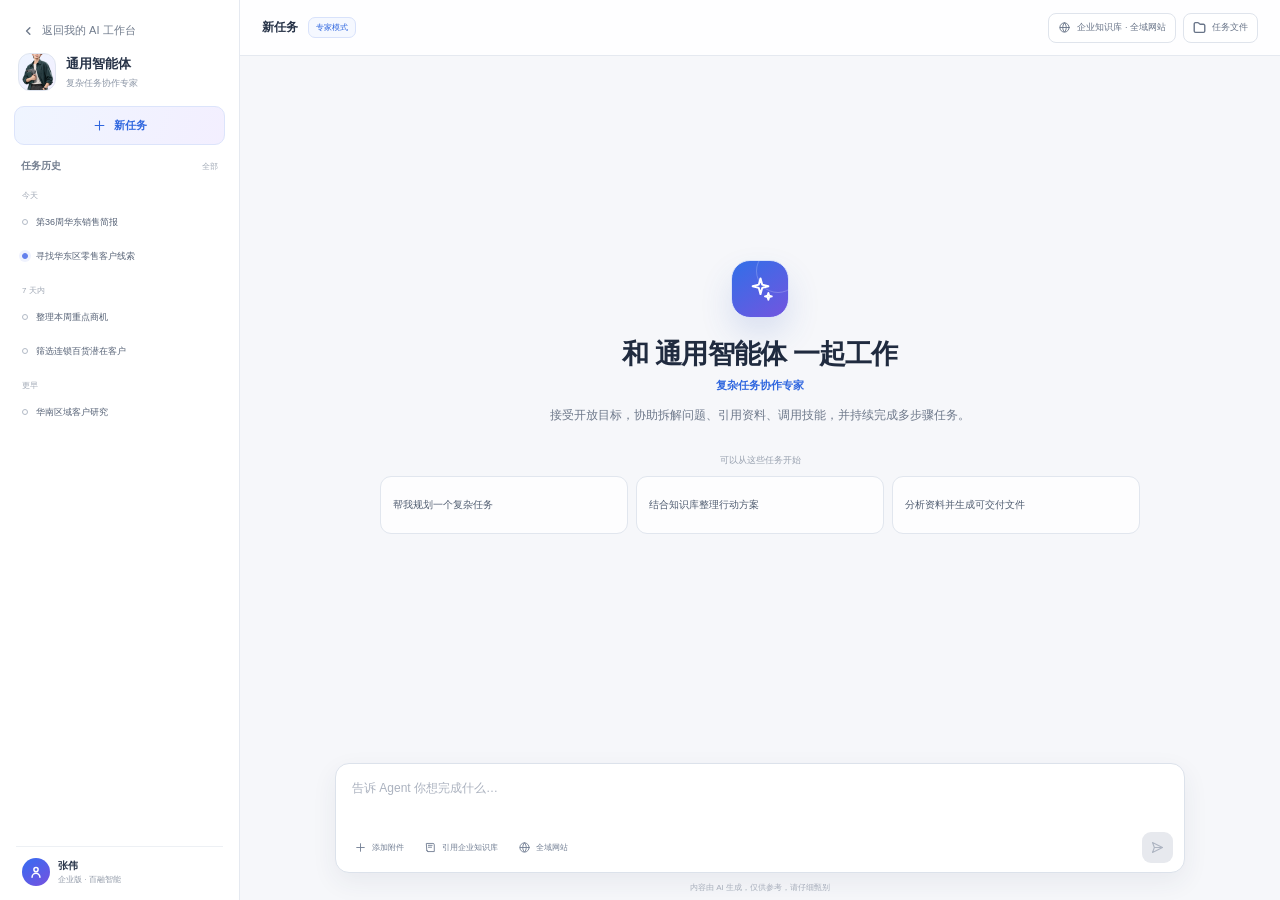
==== agent.html @ efae0582 "feat: publish baizhi v14 team workspace prototype" ====
<!doctype html>
<html lang="zh-CN">
<head>
  <meta charset="utf-8" />
  <meta name="viewport" content="width=device-width,initial-scale=1" />
  <title>Agent 会话 · 百智 AI 工作台</title>
  <style>
    :root {
      --blue: #2f66df;
      --blue-strong: #2458cc;
      --violet: #7255df;
      --ink: #263247;
      --sub: #5f6c80;
      --muted: #8c96a6;
      --line: #e5e9f0;
      --line-soft: #edf0f4;
      --surface: #ffffff;
      --canvas: #f6f7fa;
      --soft-blue: #edf3ff;
      --soft-violet: #f3efff;
      --success: #30866b;
      --sidebar-width: 240px;
      --panel-width: 280px;
    }

    * { box-sizing: border-box; }
    html, body { width: 100%; height: 100%; margin: 0; }
    body { overflow: hidden; color: var(--ink); background: var(--canvas); font-family: MiSans, "PingFang SC", "Microsoft YaHei", -apple-system, BlinkMacSystemFont, sans-serif; -webkit-font-smoothing: antialiased; }
    button, textarea { font: inherit; }
    button { color: inherit; }
    [hidden] { display: none !important; }
    .icon { width: 18px; height: 18px; fill: none; stroke: currentColor; stroke-width: 1.7; stroke-linecap: round; stroke-linejoin: round; }

    .agent-app { display: grid; width: 100%; min-width: 1120px; height: 100vh; grid-template-columns: var(--sidebar-width) minmax(0, 1fr) 0; background: var(--canvas); transition: grid-template-columns 180ms ease; }
    .agent-app.panel-open { grid-template-columns: var(--sidebar-width) minmax(0, 1fr) var(--panel-width); }

    .agent-sidebar { display: flex; min-height: 0; padding: 17px 13px 14px; border-right: 1px solid var(--line); background: var(--surface); flex-direction: column; }
    .agent-back { display: inline-flex; width: fit-content; align-items: center; gap: 7px; padding: 6px 8px; border: 0; border-radius: 8px; color: #707b8c; background: transparent; cursor: pointer; font-size: 11px; text-decoration: none; }
    .agent-back:hover { color: var(--blue); background: #f5f7fb; }
    .agent-back .icon { width: 14px; height: 14px; transform: rotate(90deg); }
    .agent-identity { display: grid; min-width: 0; align-items: center; gap: 10px; margin: 9px 5px 15px; grid-template-columns: 38px minmax(0, 1fr); }
    .agent-portrait { width: 38px; height: 38px; overflow: hidden; border: 1px solid #dfe5f0; border-radius: 12px; background: linear-gradient(145deg, #edf4ff, #f4efff); }
    .agent-portrait img { width: 100%; height: 100%; object-fit: cover; }
    .agent-identity h1, .agent-identity p { overflow: hidden; margin: 0; text-overflow: ellipsis; white-space: nowrap; }
    .agent-identity h1 { font-size: 13px; font-weight: 680; line-height: 20px; }
    .agent-identity p { margin-top: 2px; color: var(--muted); font-size: 9px; line-height: 14px; }
    .new-task-button { display: inline-flex; height: 39px; align-items: center; justify-content: center; gap: 7px; margin: 0 1px 14px; border: 1px solid #dce4fb; border-radius: 10px; color: var(--blue); background: linear-gradient(110deg, #eff5ff, #f3efff); cursor: pointer; font-size: 11px; font-weight: 650; }
    .new-task-button:hover { border-color: #c8d5fa; background: linear-gradient(110deg, #e9f1ff, #eee9ff); }
    .new-task-button .icon { width: 15px; height: 15px; }
    .history-title { display: flex; align-items: center; justify-content: space-between; padding: 0 8px 5px; color: #747f90; font-size: 10px; font-weight: 650; }
    .history-title span:last-child { color: #a4acb8; font-size: 8px; font-weight: 500; }
    .task-history { min-height: 0; overflow: auto; padding: 0 1px 8px; flex: 1; }
    .history-empty { padding: 18px 8px; color: #a0a8b5; font-size: 10px; line-height: 18px; text-align: center; }
    .task-group-label { margin: 12px 8px 4px; color: #a0a8b5; font-size: 8px; }
    .task-row { display: grid; width: 100%; min-height: 34px; align-items: center; gap: 7px; padding: 7px 8px; border: 0; border-radius: 8px; color: #566276; background: transparent; cursor: pointer; grid-template-columns: 7px minmax(0,1fr); text-align: left; }
    .task-row:hover { color: #32435e; background: #f5f7fa; }
    .task-row.active { color: #2d60c6; background: var(--soft-blue); font-weight: 620; }
    .task-row i { width: 6px; height: 6px; border: 1px solid #b2bac6; border-radius: 50%; }
    .task-row.running i { border-color: #6380ed; background: #6380ed; box-shadow: 0 0 0 3px rgba(99,128,237,.1); }
    .task-row span { overflow: hidden; font-size: 9px; line-height: 17px; text-overflow: ellipsis; white-space: nowrap; }
    .agent-account { display: grid; align-items: center; gap: 8px; margin: 10px 3px 0; padding: 11px 6px 0; border-top: 1px solid var(--line-soft); grid-template-columns: 28px minmax(0, 1fr); }
    .account-avatar { display: grid; width: 28px; height: 28px; place-items: center; border-radius: 50%; color: #fff; background: linear-gradient(145deg, #356df2, #7651df); }
    .account-avatar .icon { width: 14px; height: 14px; }
    .agent-account strong, .agent-account small { display: block; overflow: hidden; text-overflow: ellipsis; white-space: nowrap; }
    .agent-account strong { font-size: 10px; line-height: 15px; }
    .agent-account small { color: #9099a7; font-size: 8px; line-height: 13px; }

    .agent-main { display: grid; min-width: 0; height: 100vh; grid-template-rows: 56px minmax(0, 1fr) auto; }
    .agent-topbar { display: flex; align-items: center; justify-content: space-between; gap: 16px; padding: 0 22px; border-bottom: 1px solid var(--line); background: rgba(255, 255, 255, .94); }
    .task-heading { display: flex; min-width: 0; align-items: center; gap: 10px; }
    .task-heading strong { overflow: hidden; font-size: 12px; font-weight: 650; text-overflow: ellipsis; white-space: nowrap; }
    .agent-mode { display: inline-flex; align-items: center; gap: 5px; padding: 4px 7px; border: 1px solid #d8e2fb; border-radius: 7px; color: var(--blue); background: #f5f8ff; font-size: 8px; }
    .topbar-actions { display: flex; align-items: center; gap: 7px; }
    .source-pill, .file-panel-toggle { display: inline-flex; height: 30px; align-items: center; gap: 6px; padding: 0 9px; border: 1px solid #dfe4ec; border-radius: 8px; color: #687488; background: #fff; cursor: pointer; font-size: 9px; }
    .source-pill:hover, .file-panel-toggle:hover { color: var(--blue); border-color: #cbd8f2; background: #f8faff; }
    .source-pill .icon, .file-panel-toggle .icon { width: 13px; height: 13px; }

    .agent-stage { min-height: 0; overflow: auto; }
    .new-task-view { display: flex; min-height: 100%; align-items: center; justify-content: center; padding: 44px 32px 70px; }
    .welcome { width: min(760px, 100%); text-align: center; }
    .welcome-mark { position: relative; display: inline-grid; width: 58px; height: 58px; place-items: center; overflow: hidden; border: 1px solid #d8e2fa; border-radius: 19px; color: #fff; background: linear-gradient(145deg, #316fe8, #7355df); box-shadow: 0 16px 32px rgba(57, 91, 190, .15); }
    .welcome-mark::after { position: absolute; width: 42px; height: 42px; border: 1px solid rgba(255,255,255,.22); border-radius: 50%; content: ""; transform: translate(18px, -18px); }
    .welcome-mark .icon { width: 27px; height: 27px; }
    .welcome h2 { margin: 18px 0 6px; color: #202b3f; font-size: 27px; font-weight: 680; letter-spacing: -.03em; }
    .welcome-role { margin: 0; color: var(--blue); font-size: 11px; font-weight: 600; }
    .welcome-description { max-width: 600px; margin: 12px auto 0; color: #6e798b; font-size: 12px; line-height: 21px; }
    .suggestion-label { margin: 28px 0 9px; color: #98a1af; font-size: 9px; }
    .agent-suggestions { display: grid; gap: 8px; grid-template-columns: repeat(3, minmax(0, 1fr)); }
    .suggestion { min-height: 58px; padding: 10px 12px; border: 1px solid #e1e6ee; border-radius: 11px; color: #4f5c70; background: rgba(255,255,255,.82); cursor: pointer; font-size: 10px; line-height: 17px; text-align: left; }
    .suggestion:hover { color: #315fb8; border-color: #cbd8ef; background: #fff; }

    .conversation-view { min-height: 100%; padding: 25px 0 40px; }
    .conversation-stream { width: min(820px, calc(100% - 56px)); margin: 0 auto; }
    .message { margin-bottom: 14px; }
    .message-user { display: flex; justify-content: flex-end; }
    .message-user > div { max-width: 68%; padding: 10px 13px; border-radius: 12px 12px 3px 12px; color: #344157; background: #eaf0ff; font-size: 11px; line-height: 19px; }
    .message-agent { padding: 15px 16px; border: 1px solid #e3e8ef; border-radius: 13px; background: #fff; }
    .message-agent h3 { margin: 0; color: #28354a; font-size: 12px; line-height: 19px; }
    .message-agent > p { margin: 11px 0 0; color: #5f6c80; font-size: 10px; line-height: 18px; }
    .task-progress { margin: 13px 0 10px 2px; padding-left: 13px; border-left: 2px solid #6f83eb; }
    .progress-step { display: flex; align-items: center; gap: 7px; margin: 7px 0; color: #5f6c80; font-size: 9px; line-height: 16px; }
    .progress-step.done { color: var(--success); }
    .progress-step i { width: 6px; height: 6px; border-radius: 50%; background: #6f83eb; }
    .progress-step.done i { background: #39a17d; }
    .tool-call { margin: 7px 0; }
    .tool-call-button { display: grid; width: 100%; min-height: 32px; align-items: center; gap: 7px; padding: 6px 8px; border: 1px solid #e6e9ef; border-radius: 8px; color: #5f6b7e; background: #f8f9fb; cursor: pointer; grid-template-columns: auto minmax(0,1fr) auto; text-align: left; }
    .tool-call-button:hover { border-color: #d8e0ed; background: #f5f8fd; }
    .tool-call-button strong { color: #3b485d; font-size: 9px; }
    .tool-call-button span { overflow: hidden; font-size: 9px; text-overflow: ellipsis; white-space: nowrap; }
    .tool-call-button em { color: #9aa2af; font-size: 8px; font-style: normal; }
    .tool-call-detail { margin: 4px 6px 0; padding: 7px 9px; border-left: 1px solid #dce3ef; color: #7b8697; font-size: 8px; line-height: 15px; }
    .source-links { display: flex; flex-wrap: wrap; gap: 6px; margin-top: 11px; }
    .source-link { padding: 5px 7px; border: 1px solid #e3e7ee; border-radius: 7px; color: #68758a; background: #fff; cursor: pointer; font-size: 8px; }
    .source-link:hover { color: var(--blue); border-color: #cbd8ef; }
    .output-files { display: grid; gap: 7px; margin-top: 12px; grid-template-columns: repeat(2, minmax(0, 1fr)); }
    .output-file { display: grid; min-height: 50px; align-items: center; gap: 9px; padding: 8px 10px; border: 1px solid #e2e7ee; border-radius: 9px; color: #39465a; background: #fff; cursor: pointer; grid-template-columns: 28px minmax(0,1fr); text-align: left; }
    .output-file:hover { border-color: #cbd8ef; background: #fafdff; }
    .file-mark { display: grid; width: 28px; height: 28px; place-items: center; border-radius: 8px; color: #fff; background: linear-gradient(145deg, #426ff0, #6852d8); font-size: 8px; font-weight: 700; }
    .output-file strong, .output-file small { display: block; overflow: hidden; text-overflow: ellipsis; white-space: nowrap; }
    .output-file strong { font-size: 9px; line-height: 15px; }
    .output-file small { margin-top: 1px; color: #929baa; font-size: 8px; line-height: 13px; }

    .agent-composer-wrap { width: min(850px, calc(100% - 50px)); margin: 0 auto 18px; padding: 10px 11px 9px; border: 1px solid #dce2eb; border-radius: 14px; background: #fff; box-shadow: 0 9px 26px rgba(36, 52, 83, .07); }
    .agent-composer-wrap:focus-within { border-color: #aebff1; box-shadow: 0 0 0 3px rgba(53, 105, 226, .07), 0 9px 26px rgba(36, 52, 83, .07); }
    .agent-input { display: block; width: 100%; min-height: 54px; max-height: 132px; resize: none; padding: 4px 5px; border: 0; outline: none; color: #293448; background: transparent; font-size: 12px; line-height: 20px; }
    .agent-input::placeholder { color: #abb2bf; }
    .composer-footer { display: flex; align-items: center; justify-content: space-between; gap: 10px; margin-top: 4px; }
    .composer-tools { display: flex; min-width: 0; align-items: center; gap: 6px; }
    .composer-tool { display: inline-flex; height: 27px; align-items: center; gap: 5px; padding: 0 7px; border: 0; border-radius: 7px; color: #748095; background: transparent; cursor: pointer; font-size: 8px; }
    .composer-tool:hover { color: var(--blue); background: #f3f6fb; }
    .composer-tool .icon { width: 13px; height: 13px; }
    .agent-send { display: inline-grid; width: 31px; height: 31px; place-items: center; border: 0; border-radius: 9px; color: #fff; background: linear-gradient(145deg, #346ee8, #6553dd); cursor: pointer; }
    .agent-send:disabled { color: #aeb5c2; background: #e7e9ee; cursor: default; }
    .agent-send .icon { width: 15px; height: 15px; }
    .ai-disclaimer { margin: -9px 0 7px; color: #a7aebb; font-size: 8px; text-align: center; }

    .task-file-panel { min-width: 0; overflow: hidden; border-left: 0 solid transparent; background: #fff; opacity: 0; pointer-events: none; transition: opacity 150ms ease; }
    .panel-open .task-file-panel { border-left: 1px solid var(--line); opacity: 1; pointer-events: auto; }
    .panel-inner { display: flex; width: var(--panel-width); height: 100vh; flex-direction: column; }
    .panel-head { display: flex; min-height: 56px; align-items: center; justify-content: space-between; padding: 0 16px; border-bottom: 1px solid var(--line); }
    .panel-head strong { font-size: 12px; }
    .panel-close { display: inline-grid; width: 28px; height: 28px; place-items: center; border: 0; border-radius: 7px; color: #828c9c; background: transparent; cursor: pointer; }
    .panel-close:hover { color: #3e4c62; background: #f2f4f7; }
    .panel-close .icon { width: 14px; height: 14px; }
    .panel-body { min-height: 0; overflow: auto; padding: 15px; flex: 1; }
    .panel-placeholder { display: grid; min-height: 220px; place-items: center; color: #9ba3b0; font-size: 10px; text-align: center; }
    .panel-section { padding: 1px 0 14px; border-bottom: 1px solid var(--line-soft); }
    .panel-section + .panel-section { padding-top: 14px; }
    .panel-section:last-child { border-bottom: 0; }
    .panel-section-title { display: flex; align-items: center; justify-content: space-between; margin-bottom: 9px; color: #465267; font-size: 9px; font-weight: 650; }
    .panel-section-title span { color: #8e98a7; font-size: 8px; font-weight: 500; }
    .progress-track { height: 5px; overflow: hidden; border-radius: 5px; background: #ebedf3; }
    .progress-track i { display: block; width: 64%; height: 100%; border-radius: inherit; background: linear-gradient(90deg, #3974ea, #7358df); }
    .panel-progress-copy { display: flex; justify-content: space-between; margin-top: 7px; color: #858f9f; font-size: 8px; }
    .panel-file { display: grid; width: 100%; align-items: center; gap: 8px; padding: 8px 4px; border: 0; border-bottom: 1px solid #f0f2f5; color: #3f4b5e; background: transparent; cursor: pointer; grid-template-columns: 26px minmax(0,1fr); text-align: left; }
    .panel-file:hover { background: #f7f9fc; }
    .panel-file .file-mark { width: 26px; height: 26px; border-radius: 7px; }
    .panel-file strong, .panel-file small { display: block; overflow: hidden; text-overflow: ellipsis; white-space: nowrap; }
    .panel-file strong { font-size: 9px; line-height: 15px; }
    .panel-file small { color: #959daa; font-size: 8px; line-height: 13px; }
    .panel-source { display: flex; align-items: center; justify-content: space-between; padding: 7px 2px; color: #5f6c80; font-size: 9px; }
    .panel-source span { color: #929baa; font-size: 8px; }
    .file-preview-head { display: flex; align-items: center; gap: 7px; margin-bottom: 13px; }
    .preview-back { padding: 5px 7px; border: 1px solid #e0e5ed; border-radius: 7px; color: #647186; background: #fff; cursor: pointer; font-size: 8px; }
    .file-preview h2 { margin: 0; color: #344156; font-size: 11px; }
    .file-preview p { color: #707c8e; font-size: 8px; line-height: 15px; }
    .preview-table-wrap { overflow: auto; border: 1px solid #e3e7ed; border-radius: 8px; }
    .preview-table { width: 100%; border-collapse: collapse; font-size: 7px; white-space: nowrap; }
    .preview-table th, .preview-table td { padding: 7px 6px; border-bottom: 1px solid #edf0f4; text-align: left; }
    .preview-table th { color: #667286; background: #f6f8fb; font-weight: 650; }
    .preview-table td { color: #4e5b6f; }

    button:focus-visible, a:focus-visible, textarea:focus-visible { outline: 2px solid rgba(47, 102, 223, .48); outline-offset: 2px; }
    @media (max-width: 1200px) {
      :root { --sidebar-width: 220px; --panel-width: 260px; }
      .agent-app { min-width: 1000px; }
      .agent-suggestions { grid-template-columns: 1fr; }
      .suggestion { min-height: 44px; }
    }
  </style>
  <link rel="stylesheet" href="assets/agent-artifacts.css" />
  <script src="assets/agent-artifacts-model.js"></script>
  <script src="assets/agent-artifacts-results.js"></script>
</head>
<body data-edition="enterprise">
  <svg width="0" height="0" aria-hidden="true" style="position:absolute">
    <symbol id="ico-chevron" viewBox="0 0 16 17"><path d="m4 6.25 4 4 4-4"/></symbol>
    <symbol id="ico-plus" viewBox="0 0 24 24"><path d="M12 5v14M5 12h14"/></symbol>
    <symbol id="ico-user" viewBox="0 0 16 16"><circle cx="8" cy="5.2" r="2.4"/><path d="M3.5 14a4.5 4.5 0 0 1 9 0"/></symbol>
    <symbol id="ico-spark" viewBox="0 0 24 24"><path d="m12 3 1.5 5.5L19 10l-5.5 1.5L12 17l-1.5-5.5L5 10l5.5-1.5ZM19 16l.7 2.3L22 19l-2.3.7L19 22l-.7-2.3L16 19l2.3-.7Z"/></symbol>
    <symbol id="ico-globe" viewBox="0 0 24 24"><circle cx="12" cy="12" r="8.5"/><path d="M3.8 12h16.4M12 3.5c2.2 2.4 3.2 5.2 3.2 8.5S14.2 18.1 12 20.5C9.8 18.1 8.8 15.3 8.8 12S9.8 5.9 12 3.5Z"/></symbol>
    <symbol id="ico-folder" viewBox="0 0 16 16"><path d="M5.837 2H3.1a1.6 1.6 0 0 0-1.6 1.6v8.8A1.6 1.6 0 0 0 3.1 14h9.8a1.6 1.6 0 0 0 1.6-1.6V5.6A1.6 1.6 0 0 0 12.9 4H9.163a1.6 1.6 0 0 1-1.132-.469L6.969 2.469A1.6 1.6 0 0 0 5.837 2Z"/></symbol>
    <symbol id="ico-book" viewBox="0 0 24 24"><path d="M5 4.5h11.5A2.5 2.5 0 0 1 19 7v12.5H7.5A2.5 2.5 0 0 1 5 17Z"/><path d="M5 17a2.5 2.5 0 0 0 2.5 2.5M8 8h7M8 11.5h6"/></symbol>
    <symbol id="ico-send" viewBox="0 0 24 24"><path d="m4 4 16 8-16 8 3-8Z"/><path d="M7 12h13"/></symbol>
    <symbol id="ico-close" viewBox="0 0 16 16"><path d="m4 4 8 8M12 4l-8 8"/></symbol>
  </svg>

  <div class="agent-app" id="agent-app">
    <aside class="agent-sidebar" id="agent-sidebar">
      <button class="agent-back" id="agent-back" type="button"><svg class="icon"><use href="#ico-chevron"/></svg>返回我的 AI 工作台</button>
      <div class="agent-identity">
        <span class="agent-portrait"><img id="agent-portrait" src="assets/experts/general-agent.png" alt="" /></span>
        <span><h1 id="agent-name">通用智能体</h1><p id="agent-role">复杂任务协作专家</p></span>
      </div>
      <button class="new-task-button" id="agent-new-task" type="button"><svg class="icon"><use href="#ico-plus"/></svg>新任务</button>
      <div class="history-title"><span>任务历史</span><span>全部</span></div>
      <nav class="task-history" id="task-history" aria-label="Agent 任务历史"><div class="history-empty">任务开始后会显示在这里</div></nav>
      <div class="agent-account"><span class="account-avatar"><svg class="icon"><use href="#ico-user"/></svg></span><span><strong>张伟</strong><small id="account-edition">企业版 · 百融智能</small></span></div>
    </aside>

    <main class="agent-main">
      <header class="agent-topbar">
        <div class="task-heading"><strong id="task-title">新任务</strong><span class="agent-mode">专家模式</span></div>
        <div class="topbar-actions"><button class="source-pill" id="source-pill" type="button"><svg class="icon"><use href="#ico-globe"/></svg><span id="source-label">企业知识库 · 全域网站</span></button><button class="file-panel-toggle" id="task-file-panel-toggle" type="button"><svg class="icon"><use href="#ico-folder"/></svg>任务文件</button></div>
      </header>

      <div class="agent-stage">
        <section class="new-task-view" id="new-task-view" aria-label="开始新任务">
          <div class="welcome"><span class="welcome-mark"><svg class="icon"><use href="#ico-spark"/></svg></span><h2>和 <span id="welcome-agent-name">通用智能体</span> 一起工作</h2><p class="welcome-role" id="welcome-role">复杂任务协作专家</p><p class="welcome-description" id="agent-description"></p><p class="suggestion-label">可以从这些任务开始</p><div class="agent-suggestions" id="agent-suggestions"></div></div>
        </section>
        <section class="conversation-view" id="conversation-view" hidden aria-label="Agent 会话"><div class="conversation-stream" id="conversation-stream"></div></section>
      </div>

      <form class="agent-composer-wrap" id="agent-composer-form">
        <textarea class="agent-input" id="agent-input" rows="2" aria-label="告诉 Agent 你的任务" placeholder="告诉 Agent 你想完成什么…"></textarea>
        <div class="composer-footer"><div class="composer-tools"><button class="composer-tool" type="button"><svg class="icon"><use href="#ico-plus"/></svg>添加附件</button><button class="composer-tool" type="button"><svg class="icon"><use href="#ico-book"/></svg><span id="knowledge-source-label">引用企业知识库</span></button><button class="composer-tool" type="button"><svg class="icon"><use href="#ico-globe"/></svg>全域网站</button></div><button class="agent-send" id="agent-send" type="submit" disabled aria-label="发送任务"><svg class="icon"><use href="#ico-send"/></svg></button></div>
      </form>
      <p class="ai-disclaimer">内容由 AI 生成，仅供参考，请仔细甄别</p>
    </main>

    <aside class="task-file-panel" id="task-file-panel" aria-hidden="true">
      <div class="panel-inner"><header class="panel-head"><strong>任务文件</strong><button class="panel-close" id="task-file-panel-close" type="button" aria-label="关闭任务文件面板"><svg class="icon"><use href="#ico-close"/></svg></button></header><div class="panel-body"><div class="panel-placeholder">开始任务后，这里会显示执行进度、引用来源与生成文件。</div><div id="task-file-list"></div><section id="file-preview" hidden></section></div></div>
    </aside>
  </div>

  <script>
    const agentProfiles = {
      "销售简报 Agent": { role: "销售数据分析专家", description: AgentArtifacts.description, portrait: "assets/experts/business-insight-expert.png", prompts: ["生成本周华东销售简报", "汇总各区域销售目标达成情况", "分析本月销售风险"] },
      "报告撰写助手": { role: "内容交付专家", description: "结合会议、知识文件与补充材料，组织信息结构并生成可继续编辑的交付报告。", portrait: "assets/experts/report-writing-expert.png", prompts: ["根据最近一次产品复盘生成报告", "把现有资料整理成项目周报", "生成一份客户汇报提纲"] },
      "市场分析助手": { role: "市场研究专家", description: "整合已有资料与公开信息，梳理市场、竞争和客户反馈，形成清晰、可核验的分析。", portrait: "assets/experts/market-analysis-expert.png", prompts: ["寻找华东地区的潜在零售客户", "分析三个主要竞品的差异", "整理本季度行业机会"] },
      "经营洞察助手": { role: "经营分析专家", description: "从企业会议与业务资料中识别趋势、风险、关键机会和下一步行动建议。", portrait: "assets/experts/business-insight-expert.png", prompts: ["分析本季度经营风险", "汇总近期会议中的重点机会", "生成管理层经营摘要"] },
      "通用智能体": { role: "复杂任务协作专家", description: "接受开放目标，协助拆解问题、引用资料、调用技能，并持续完成多步骤任务。", portrait: "assets/experts/general-agent.png", prompts: ["帮我规划一个复杂任务", "结合知识库整理行动方案", "分析资料并生成可交付文件"] }
    };
    const params = new URLSearchParams(window.location.search);
    const requestedAgent = params.get("agent");
    const agentName = Object.prototype.hasOwnProperty.call(agentProfiles, requestedAgent) ? requestedAgent : "通用智能体";
    const profile = agentProfiles[agentName];
    const edition = params.get("edition") === "personal" ? "personal" : "enterprise";
    const $ = (selector) => document.querySelector(selector);
    const resolveAgent = (name) => agentProfiles[name] || agentProfiles["通用智能体"];
    const escapeHTML = (value) => String(value).replace(/[&<>'"]/g, (character) => ({ "&": "&amp;", "<": "&lt;", ">": "&gt;", "'": "&#39;", '"': "&quot;" }[character]));

    const taskGroups = [
      { label: "今天", tasks: [
        { id: "lead-research", title: "寻找华东区零售客户线索", status: "running", prompt: "请帮我寻找华东地区有数字化升级需求的零售企业，整理可核验的客户线索。", summary: "已完成首轮筛选，找到 18 家符合条件的企业，其中 7 家具有明确的门店数字化计划。", progress: 64 }
      ] },
      { label: "7 天内", tasks: [
        { id: "weekly-opportunities", title: "整理本周重点商机", status: "done", prompt: "整理本周销售会议中的重点商机，并按跟进优先级排序。", summary: "已汇总 12 个商机，按预计金额、推进阶段和风险信号完成分级。", progress: 100 },
        { id: "department-store", title: "筛选连锁百货潜在客户", status: "done", prompt: "筛选有门店智能化改造需求的连锁百货客户。", summary: "已形成 9 家连锁百货候选名单，并补充近期扩店和招投标信号。", progress: 100 }
      ] },
      { label: "更早", tasks: [
        { id: "south-china-map", title: "华南区域客户研究", status: "done", prompt: "研究华南地区零售行业潜在客户分布。", summary: "已按城市与业态整理客户分布，并标记 6 家优先研究企业。", progress: 100 }
      ] }
    ];
    const files = {
      "lead-list": { name: "华东零售客户线索.xlsx", type: "XLSX", meta: "18 条线索 · 2026-09-04 14:18" },
      "verification-note": { name: "线索核验说明.md", type: "MD", meta: "6 个引用来源 · 2026-09-04 14:18" }
    };
    let activeTaskId = null;

    const allTasks = () => taskGroups.flatMap((group) => group.tasks);
    const findTask = (id) => allTasks().find((task) => task.id === id) || allTasks()[0];
    const renderTaskHistory = () => {
      $("#task-history").innerHTML = taskGroups.map((group) => `<section><div class="task-group-label">${group.label}</div>${group.tasks.map((task) => `<button class="task-row ${task.status === "running" ? "running" : ""} ${activeTaskId === task.id ? "active" : ""}" type="button" data-task-id="${task.id}"><i></i><span>${escapeHTML(task.title)}</span></button>`).join("")}</section>`).join("");
    };
    const renderToolCall = (label, detail, state = "已完成") => `<div class="tool-call"><button class="tool-call-button" type="button" data-tool-call aria-expanded="false"><strong>${label}</strong><span>${detail}</span><em>${state}　⌄</em></button><div class="tool-call-detail" data-tool-detail hidden>已记录输入条件、执行时间和来源范围。点击工具行可以收起详情。</div></div>`;
    const renderConversation = (task) => ArtifactResults.sales(task) ? ArtifactResults.conversation(task) : `<article class="message message-user"><div>${escapeHTML(task.prompt)}</div></article><article class="message message-agent"><h3>${task.progress < 100 ? "正在执行客户线索研究" : "任务已完成"}</h3><div class="task-progress"><div class="progress-step done"><i></i>明确目标市场与筛选条件</div>${renderToolCall("搜索网页", "华东地区零售企业、数字化升级与扩店计划")}${renderToolCall(edition === "personal" ? "读取我的知识库" : "读取企业知识库", "零售行业客户画像与历史商机")}${renderToolCall("数据核验", "企业动态、业务范围与联系人证据链", task.progress < 100 ? "执行中" : "已完成")}<div class="progress-step ${task.progress === 100 ? "done" : ""}"><i></i>${task.progress === 100 ? "生成最终交付文件" : "正在核验企业与联系人信息"}</div></div><p>${escapeHTML(task.summary)}</p><div class="source-links"><button class="source-link" type="button" data-source-id="retail-report">零售行业数字化报告</button><button class="source-link" type="button" data-source-id="company-news">企业新闻与招聘动态</button></div><div class="output-files"><button class="output-file" type="button" data-file-id="lead-list"><span class="file-mark">X</span><span><strong>${files["lead-list"].name}</strong><small>${files["lead-list"].meta}</small></span></button><button class="output-file" type="button" data-file-id="verification-note"><span class="file-mark">M</span><span><strong>${files["verification-note"].name}</strong><small>${files["verification-note"].meta}</small></span></button></div></article>`;

    const renderFileList = (task) => {
      $("#file-preview").hidden = true;
      $("#task-file-list").hidden = false;
      $("#task-file-list").innerHTML = `<section class="panel-section"><div class="panel-section-title">执行进度 <span>${task.progress}%</span></div><div class="progress-track"><i style="width:${task.progress}%"></i></div><div class="panel-progress-copy"><span>${task.progress < 100 ? "正在核验企业联系人" : "任务已完成"}</span><span>${task.progress < 100 ? "3 / 4" : "4 / 4"}</span></div></section><section class="panel-section"><div class="panel-section-title">生成文件 <span>${Object.keys(files).length}</span></div>${Object.entries(files).map(([id, file]) => `<button class="panel-file" type="button" data-file-id="${id}"><span class="file-mark">${file.type === "XLSX" ? "X" : "M"}</span><span><strong>${file.name}</strong><small>${file.meta}</small></span></button>`).join("")}</section><section class="panel-section"><div class="panel-section-title">引用来源 <span>6</span></div><button class="panel-source" type="button" data-source-id="retail-report">零售行业数字化报告 <span>网页</span></button><button class="panel-source" type="button" data-source-id="company-news">企业新闻与招聘动态 <span>网页</span></button><button class="panel-source" type="button" data-source-id="knowledge">${edition === "personal" ? "我的知识文件" : "企业零售客户画像"} <span>知识库</span></button></section>`;
    };

    const setFilePanelOpen = (open) => {
      $("#agent-app").classList.toggle("panel-open", open);
      $("#task-file-panel").setAttribute("aria-hidden", String(!open));
      $("#task-file-panel-toggle").setAttribute("aria-expanded", String(open));
    };
    const openFilePreview = (fileId) => {
      const file = files[fileId];
      if (!file) return;
      $("#task-file-list").hidden = true;
      const preview = $("#file-preview");
      preview.className = "file-preview";
      preview.hidden = false;
      preview.innerHTML = fileId === "lead-list" ? `<div class="file-preview-head"><button class="preview-back" id="file-preview-back" type="button">← 返回文件列表</button></div><h2>华东零售客户线索.xlsx</h2><p>根据公开信息与已授权知识资料生成，更新时间 2026-09-04 14:18。</p><div class="preview-table-wrap"><table class="preview-table"><thead><tr><th>企业名称</th><th>区域</th><th>机会信号</th><th>优先级</th></tr></thead><tbody><tr><td>东辰商业</td><td>上海</td><td>门店数字化招标</td><td>高</td></tr><tr><td>华悦零售</td><td>浙江</td><td>新开 12 家门店</td><td>高</td></tr><tr><td>苏城百货</td><td>江苏</td><td>招聘数据产品负责人</td><td>中</td></tr><tr><td>海岸生活</td><td>福建</td><td>会员系统升级</td><td>中</td></tr></tbody></table></div>` : `<div class="file-preview-head"><button class="preview-back" id="file-preview-back" type="button">← 返回文件列表</button></div><h2>线索核验说明.md</h2><p><strong>核验范围</strong></p><p>企业官网、公开新闻、招聘信息与已授权知识文件。每条线索至少保留一个可追溯来源。</p><p><strong>使用建议</strong></p><p>优先联系已出现扩店、招投标或数字化岗位招聘信号的企业。</p>`;
      ArtifactResults.augmentPreview(fileId);
      preview.querySelector("#file-preview-back").addEventListener("click", () => renderFileList(findTask(activeTaskId)));
    };
    const renderTask = (taskId) => {
      const task = findTask(taskId);
      ArtifactResults.configureTask(task);
      activeTaskId = task.id;
      $("#new-task-view").hidden = true;
      $("#conversation-view").hidden = false;
      $("#task-title").textContent = task.title;
      $("#conversation-stream").innerHTML = renderConversation(task);
      renderTaskHistory();
      renderFileList(task);
      setFilePanelOpen(true);
      $(".agent-stage").scrollTop = 0;
    };
    const renderNewTask = () => {
      activeTaskId = null;
      $("#new-task-view").hidden = false;
      $("#conversation-view").hidden = true;
      $("#task-title").textContent = "新任务";
      $("#agent-input").value = "";
      $("#agent-send").disabled = true;
      renderTaskHistory();
      setFilePanelOpen(false);
    };
    const startTask = (prompt) => {
      const task = findTask("lead-research");
      task.prompt = prompt;
      task.title = prompt.includes("华东") ? "寻找华东区零售客户线索" : prompt.slice(0, 18) || "新任务";
      task.status = "running";
      task.progress = 64;
      renderTask(task.id);
      $("#agent-input").value = "";
      $("#agent-send").disabled = true;
    };

    document.body.dataset.edition = edition;
    document.title = `${agentName} · Agent 对话`;
    $("#agent-name").textContent = agentName;
    $("#agent-role").textContent = profile.role;
    $("#welcome-agent-name").textContent = agentName;
    $("#welcome-role").textContent = profile.role;
    $("#agent-description").textContent = profile.description;
    $("#agent-portrait").src = profile.portrait;
    $("#agent-portrait").alt = `${agentName}职业形象`;
    $("#account-edition").textContent = edition === "personal" ? "个人版" : "企业版 · 百融智能";
    $("#source-label").textContent = edition === "personal" ? "我的知识库 · 全域网站" : "企业知识库 · 全域网站";
    $("#knowledge-source-label").textContent = edition === "personal" ? "引用我的知识库" : "引用企业知识库";
    $("#agent-suggestions").innerHTML = profile.prompts.map((prompt) => `<button class="suggestion" type="button" data-suggestion="${prompt}">${prompt}</button>`).join("");
    renderTaskHistory();

    $("#agent-suggestions").addEventListener("click", (event) => {
      const button = event.target.closest("[data-suggestion]");
      if (!button) return;
      $("#agent-input").value = button.dataset.suggestion;
      $("#agent-send").disabled = false;
      $("#agent-input").focus();
    });
    $("#agent-input").addEventListener("input", (event) => { $("#agent-send").disabled = !event.currentTarget.value.trim(); });
    $("#agent-composer-form").addEventListener("submit", (event) => { event.preventDefault(); const prompt = $("#agent-input").value.trim(); if (prompt) startTask(prompt); });
    $("#agent-input").addEventListener("keydown", (event) => { if (event.key === "Enter" && !event.shiftKey) { event.preventDefault(); $("#agent-composer-form").requestSubmit(); } });
    $("#agent-new-task").addEventListener("click", renderNewTask);
    $("#task-history").addEventListener("click", (event) => { const button = event.target.closest("[data-task-id]"); if (button) renderTask(button.dataset.taskId); });
    $("#conversation-stream").addEventListener("click", (event) => {
      const tool = event.target.closest("[data-tool-call]");
      if (tool) { const detail = tool.parentElement.querySelector("[data-tool-detail]"); const open = tool.getAttribute("aria-expanded") !== "true"; tool.setAttribute("aria-expanded", String(open)); detail.hidden = !open; return; }
      const fileButton = event.target.closest("[data-file-id]");
      if (fileButton) { setFilePanelOpen(true); openFilePreview(fileButton.dataset.fileId); }
    });
    $("#task-file-list").addEventListener("click", (event) => {
      const fileButton = event.target.closest("[data-file-id]");
      if (fileButton) openFilePreview(fileButton.dataset.fileId);
    });
    $("#task-file-panel-close").addEventListener("click", () => setFilePanelOpen(false));
    $("#task-file-panel-toggle").addEventListener("click", () => setFilePanelOpen($("#task-file-panel").getAttribute("aria-hidden") === "true"));
    $("#agent-back").addEventListener("click", () => { if (window.history.length <= 1 && window.opener) window.close(); else window.location.href = `index.html?edition=${edition}&page=capabilities`; });
    ArtifactResults.init();
  </script>
</body>
</html>
---- assets/agent-artifacts.css ----
.artifact-view .knowledge-breadcrumb,.artifact-view #knowledge-storage,.artifact-view #knowledge-header-actions{display:none!important}
.artifact-view .knowledge-preview-actions{display:none!important}
.file-trash-button{display:inline-flex;align-items:center;justify-content:center;min-width:28px;min-height:28px;padding:4px!important}.file-trash-button .icon{width:16px;height:16px}.file-trash-button:hover{color:#c44949!important;background:#fff1f0!important}.file-trash-button:focus-visible{outline:2px solid #6379df;outline-offset:2px}.artifact-actions{align-items:center}.artifact-actions button{white-space:nowrap}
.artifact-view #knowledge-folder-meta{max-width:960px;line-height:1.8;margin-top:12px;font-size:13px;color:#82878e}
.artifact-view .knowledge-workspace-header{align-items:flex-start}
.artifact-view .knowledge-toolbar{flex-wrap:wrap;gap:12px}.artifact-view .knowledge-filter-label{white-space:nowrap}.artifact-view .knowledge-filters{flex-wrap:wrap}.artifact-view .knowledge-filter-label select{max-width:155px}
.knowledge-workspace .knowledge-table-head[data-schema="file"],.knowledge-workspace .knowledge-file-row[data-schema="file"]{grid-template-columns:28px minmax(210px,2.2fr) 62px 65px 88px minmax(145px,1.4fr) 126px 132px;gap:12px}
.knowledge-group > .side-group-head{cursor:default}.knowledge-workspace .knowledge-toolbar{flex-wrap:wrap;gap:12px}.knowledge-workspace .knowledge-filter-label{white-space:nowrap}
@media(min-width:761px){.knowledge-content{overflow-x:auto}.knowledge-table-head[data-schema="file"],.knowledge-file-row[data-schema="file"]{min-width:960px}}
@media(max-width:760px){.knowledge-workspace .knowledge-table-head[data-schema="file"]{display:none}.knowledge-workspace .knowledge-file-row[data-schema="file"]{grid-template-columns:24px minmax(0,1fr) 120px}.knowledge-workspace .knowledge-file-row[data-schema="file"]>:not(:first-child):not(:nth-child(2)):not(:last-child){display:none}.artifact-editor-actions{gap:4px}.artifact-editor-actions button{padding:6px 10px!important}.artifact-sheet{min-width:650px}}
.artifact-view .knowledge-file-name strong{white-space:normal;line-height:1.5}
.artifact-creator{display:flex;flex-direction:column;min-width:0;gap:5px}.artifact-creator small{overflow:hidden;text-overflow:ellipsis;white-space:nowrap;color:#9b9fa6;font-size:11px}
.artifact-actions{display:flex;gap:12px}.artifact-actions button,.artifact-retry{border:0;background:none;color:#5971d8;padding:4px 0;font:inherit;cursor:pointer}.artifact-actions button:last-child{color:#8b8f98}
.artifact-tree{margin-top:4px}.artifact-tree button{font:inherit}.artifact-system{font-size:10px;color:#9b9fa6;margin-left:auto}
.artifact-tree .artifact-root{min-height:31px;font-size:11px;padding-left:0}
.artifact-tree .artifact-root .tree-folder-icon{color:#6088db}
.artifact-tree .artifact-children,.artifact-tree .knowledge-tree-children{padding-left:10px;border-left:1px solid #edf0f5}
.artifact-tree .artifact-leaf{min-height:31px;font-size:11px;padding-left:12px}
.artifact-tree .artifact-leaf .tree-count{font-size:10px}
.artifact-editor-actions{margin-left:auto;display:flex;align-items:center;gap:10px}.artifact-editor-actions button{font-size:13px!important;width:auto!important;padding:7px 16px!important;border:1px solid #e5e7ec!important;border-radius:7px;background:white!important;color:#536bd0!important}
.artifact-editor-actions button.primary{background:#6379df!important;color:white!important}
.artifact-sheet-mode .knowledge-preview-body{padding:0;background:#f5f6f8;overflow:auto}.artifact-sheet-mode .knowledge-preview-pagination{visibility:hidden}
.artifact-office{min-height:100%;background:#fff;font-size:13px}.artifact-ribbon{padding:14px 20px;display:flex;gap:24px;align-items:center;border-bottom:1px solid #e5e7ec;color:#777}.artifact-ribbon strong{color:#20805d}.artifact-ribbon small{margin-left:auto;color:#999}
.artifact-sheet-wrap{padding:18px;overflow:auto}.artifact-sheet{width:100%;border-collapse:collapse;background:#fff;table-layout:fixed}.artifact-sheet th,.artifact-sheet td{border:1px solid #dfe4e8;padding:10px;font-size:13px;text-align:left;overflow-wrap:anywhere}.artifact-sheet thead th{background:#f2f5f3;color:#6f7f77;text-align:center}.artifact-sheet td:first-child{background:#f5f7f6;color:#96a19a;width:36px}.artifact-sheet input{font:inherit;padding:6px;width:100%;box-sizing:border-box;border:1px solid transparent;background:transparent}.artifact-sheet input:focus{outline:2px solid #29966d;background:#fff}.artifact-sheet tr:first-child td{background:#eef5f1;color:#28674f;font-weight:600}
.artifact-sheet-tab{padding:12px 24px;border-top:1px solid #eee;color:#23845c}.artifact-word{width:100%;min-height:420px;box-sizing:border-box;padding:32px;line-height:2;font:inherit;border:1px solid #eee}
.artifact-dialog{border:1px solid #e5e7ec;border-radius:14px;padding:26px;width:min(560px,85vw);box-sizing:border-box;box-shadow:0 24px 90px #202b4433;color:#303541;font-family:inherit}.artifact-dialog::backdrop{background:#18203455}.artifact-dialog h2{margin:0 0 16px;font-size:19px}.artifact-dialog p{font-size:13px;line-height:1.8;color:#727783}.artifact-dialog footer{display:flex;justify-content:flex-end;gap:10px;margin-top:22px}.artifact-dialog button{border:1px solid #e2e5ed;border-radius:7px;background:white;padding:9px 14px;cursor:pointer;font:inherit;font-size:13px}.artifact-dialog button.primary{background:#6379df;color:white;border-color:#6379df}.artifact-dialog dl{display:grid;grid-template-columns:105px 1fr;font-size:13px;gap:14px;line-height:1.6}.artifact-dialog dt{color:#9196a1}.artifact-dialog dd{margin:0;overflow-wrap:anywhere}.artifact-dialog select{width:100%;padding:10px;margin:8px 0;border:1px solid #ddd;border-radius:6px}.artifact-error{color:#c84343!important;min-height:20px}.artifact-save-entry{margin:12px 0;border:1px solid #6379df;color:#536bd0;background:white;padding:9px 14px;border-radius:7px;cursor:pointer}
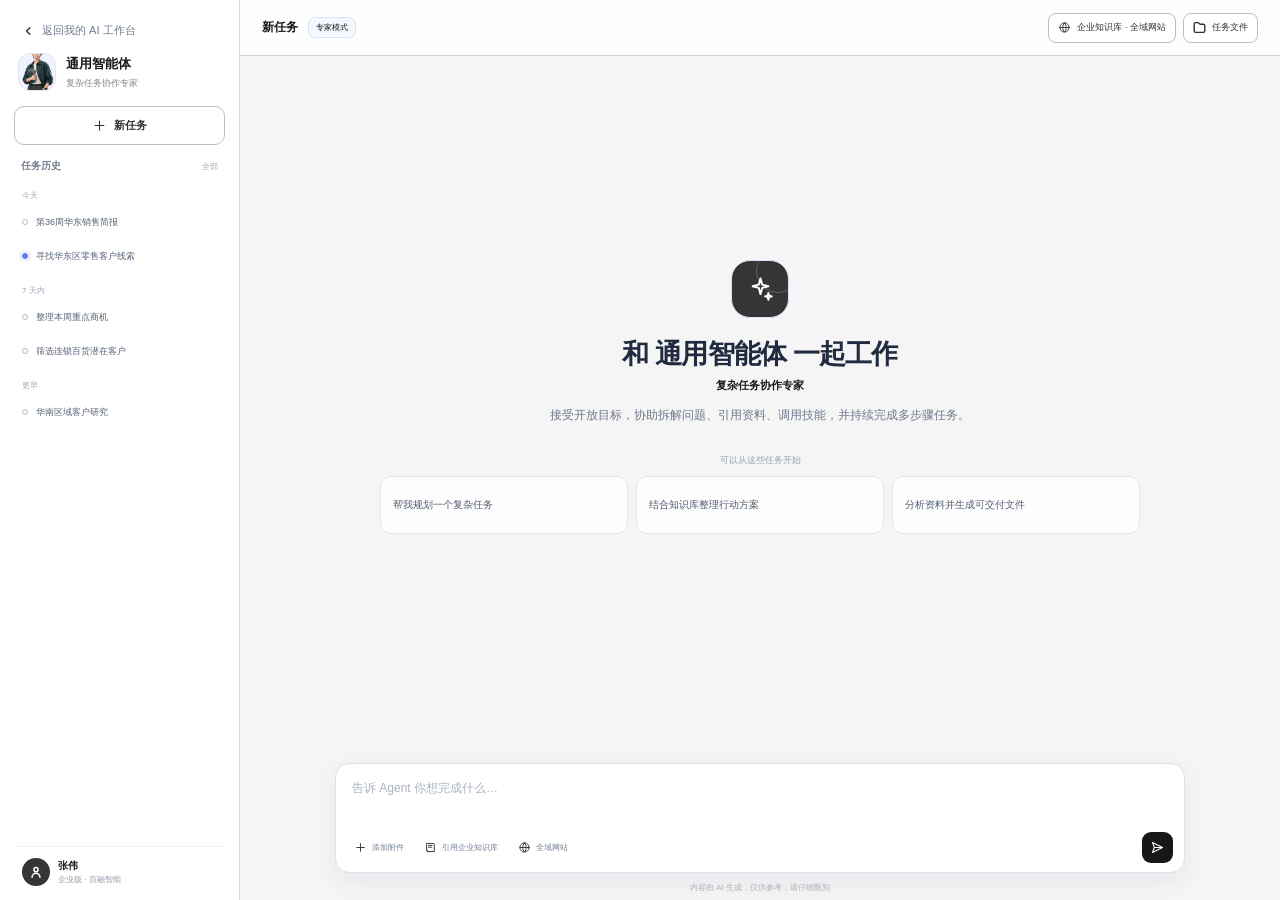
==== commit dfa51535: "feat: finalize team workspace UI and interactions" ====
--- a/agent.html
+++ b/agent.html
@@ -124,6 +124,18 @@
     .agent-composer-wrap:focus-within { border-color: #aebff1; box-shadow: 0 0 0 3px rgba(53, 105, 226, .07), 0 9px 26px rgba(36, 52, 83, .07); }
     .agent-input { display: block; width: 100%; min-height: 54px; max-height: 132px; resize: none; padding: 4px 5px; border: 0; outline: none; color: #293448; background: transparent; font-size: 12px; line-height: 20px; }
     .agent-input::placeholder { color: #abb2bf; }
+    .relay-context-banner { width: min(850px, calc(100% - 50px)); margin: 0 auto 10px; padding: 11px 12px 10px; border: 1px solid #d8e2f5; border-radius: 11px; background: #f7faff; }
+    .relay-context-head { display: flex; align-items: flex-start; gap: 9px; }
+    .relay-context-mark { display: inline-grid; width: 24px; height: 24px; flex: 0 0 auto; place-items: center; border-radius: 7px; color: #2f67be; background: #e9f1ff; font-size: 15px; font-weight: 700; line-height: 1; }
+    .relay-context-copy { min-width: 0; flex: 1; }
+    .relay-context-copy strong, .relay-context-copy small { display: block; overflow: hidden; text-overflow: ellipsis; white-space: nowrap; }
+    .relay-context-copy strong { color: #34445e; font-size: 10px; line-height: 16px; }
+    .relay-context-copy small { margin-top: 1px; color: #73839c; font-size: 8px; line-height: 14px; }
+    .relay-context-dismiss { display: inline-grid; width: 28px; height: 28px; flex: 0 0 auto; place-items: center; border: 0; border-radius: 7px; color: #8190a6; background: transparent; cursor: pointer; }
+    .relay-context-dismiss:hover { color: #3d5f94; background: #eaf2ff; }
+    .relay-context-dismiss .icon { width: 13px; height: 13px; }
+    .relay-context-items { display: flex; flex-wrap: wrap; gap: 5px; margin: 9px 0 0 33px; }
+    .relay-context-item { display: inline-flex; min-height: 22px; align-items: center; padding: 0 7px; border: 1px solid #dce5f3; border-radius: 6px; color: #536681; background: #fff; font-size: 8px; line-height: 20px; }
     .composer-footer { display: flex; align-items: center; justify-content: space-between; gap: 10px; margin-top: 4px; }
     .composer-tools { display: flex; min-width: 0; align-items: center; gap: 6px; }
     .composer-tool { display: inline-flex; height: 27px; align-items: center; gap: 5px; padding: 0 7px; border: 0; border-radius: 7px; color: #748095; background: transparent; cursor: pointer; font-size: 8px; }
@@ -176,9 +188,11 @@
       .agent-app { min-width: 1000px; }
       .agent-suggestions { grid-template-columns: 1fr; }
       .suggestion { min-height: 44px; }
+      .relay-context-banner { width: min(850px, calc(100% - 32px)); }
     }
   </style>
   <link rel="stylesheet" href="assets/agent-artifacts.css" />
+  <link rel="stylesheet" href="assets/monochrome-theme.css" />
   <script src="assets/agent-artifacts-model.js"></script>
   <script src="assets/agent-artifacts-results.js"></script>
 </head>
@@ -221,6 +235,10 @@
         <section class="conversation-view" id="conversation-view" hidden aria-label="Agent 会话"><div class="conversation-stream" id="conversation-stream"></div></section>
       </div>
 
+      <section class="relay-context-banner" id="relay-context-banner" hidden aria-label="已接入的共享项目上下文">
+        <div class="relay-context-head"><span class="relay-context-mark" aria-hidden="true">↗</span><div class="relay-context-copy"><strong id="relay-context-title">已接入共享项目</strong><small id="relay-context-meta"></small></div><button class="relay-context-dismiss" id="relay-context-dismiss" type="button" aria-label="移除接力上下文" title="移除接力上下文"><svg class="icon"><use href="#ico-close"/></svg></button></div>
+        <div class="relay-context-items" id="relay-context-items"></div>
+      </section>
       <form class="agent-composer-wrap" id="agent-composer-form">
         <textarea class="agent-input" id="agent-input" rows="2" aria-label="告诉 Agent 你的任务" placeholder="告诉 Agent 你想完成什么…"></textarea>
         <div class="composer-footer"><div class="composer-tools"><button class="composer-tool" type="button"><svg class="icon"><use href="#ico-plus"/></svg>添加附件</button><button class="composer-tool" type="button"><svg class="icon"><use href="#ico-book"/></svg><span id="knowledge-source-label">引用企业知识库</span></button><button class="composer-tool" type="button"><svg class="icon"><use href="#ico-globe"/></svg>全域网站</button></div><button class="agent-send" id="agent-send" type="submit" disabled aria-label="发送任务"><svg class="icon"><use href="#ico-send"/></svg></button></div>
@@ -246,6 +264,19 @@
     const agentName = Object.prototype.hasOwnProperty.call(agentProfiles, requestedAgent) ? requestedAgent : "通用智能体";
     const profile = agentProfiles[agentName];
     const edition = params.get("edition") === "personal" ? "personal" : "enterprise";
+    const isTeamWorkspace = params.get("workspace") === "team";
+    const relayProjectId = params.get("relayProject") || "";
+    const relayTitle = params.get("relayTitle") || "";
+    const relayTeamName = params.get("teamName") || "";
+    const relayMember = params.get("relayMember") || "";
+    const relayPermission = params.get("relayPermission") === "read" ? "只读" : "可编辑";
+    let relayItems = [];
+    try {
+      const parsedRelayItems = JSON.parse(params.get("relayItems") || "[]");
+      relayItems = Array.isArray(parsedRelayItems) ? parsedRelayItems.filter((item) => typeof item === "string" && item.trim()) : [];
+    } catch (error) {
+      relayItems = [];
+    }
     const $ = (selector) => document.querySelector(selector);
     const resolveAgent = (name) => agentProfiles[name] || agentProfiles["通用智能体"];
     const escapeHTML = (value) => String(value).replace(/[&<>'"]/g, (character) => ({ "&": "&amp;", "<": "&lt;", ">": "&gt;", "'": "&#39;", '"': "&quot;" }[character]));
@@ -331,6 +362,27 @@
       $("#agent-input").value = "";
       $("#agent-send").disabled = true;
     };
+    const applyRelayContext = () => {
+      const banner = $("#relay-context-banner");
+      if (!banner || !relayProjectId || !relayTitle) return;
+      const items = relayItems.length ? relayItems : ["Session 摘要"];
+      $("#relay-context-title").textContent = `已接入共享项目：${relayTitle}`;
+      $("#relay-context-meta").textContent = `${relayTeamName || "当前团队"} · ${agentName} · ${relayPermission} · 接力人：${relayMember || "当前成员"}`;
+      $("#relay-context-items").innerHTML = items.map((item) => `<span class="relay-context-item">${escapeHTML(item)}</span>`).join("");
+      banner.hidden = false;
+      $("#agent-input").value = `继续处理共享项目「${relayTitle}」，请基于已接入的上下文完成下一步。`;
+      $("#agent-send").disabled = false;
+      $("#task-title").textContent = "接力任务";
+      document.title = `${agentName} · 接力任务`;
+    };
+    const clearRelayContext = () => {
+      const banner = $("#relay-context-banner");
+      if (banner) banner.hidden = true;
+      if ($("#agent-input").value.includes("继续处理共享项目")) {
+        $("#agent-input").value = "";
+        $("#agent-send").disabled = true;
+      }
+    };
 
     document.body.dataset.edition = edition;
     document.title = `${agentName} · Agent 对话`;
@@ -341,11 +393,12 @@
     $("#agent-description").textContent = profile.description;
     $("#agent-portrait").src = profile.portrait;
     $("#agent-portrait").alt = `${agentName}职业形象`;
-    $("#account-edition").textContent = edition === "personal" ? "个人版" : "企业版 · 百融智能";
-    $("#source-label").textContent = edition === "personal" ? "我的知识库 · 全域网站" : "企业知识库 · 全域网站";
-    $("#knowledge-source-label").textContent = edition === "personal" ? "引用我的知识库" : "引用企业知识库";
+    $("#account-edition").textContent = isTeamWorkspace ? `团队版 · ${relayTeamName || "当前团队"}` : edition === "personal" ? "个人版" : "企业版 · 百融智能";
+    $("#source-label").textContent = isTeamWorkspace ? "团队知识库 · 全域网站" : edition === "personal" ? "我的知识库 · 全域网站" : "企业知识库 · 全域网站";
+    $("#knowledge-source-label").textContent = isTeamWorkspace ? "引用团队知识库" : edition === "personal" ? "引用我的知识库" : "引用企业知识库";
     $("#agent-suggestions").innerHTML = profile.prompts.map((prompt) => `<button class="suggestion" type="button" data-suggestion="${prompt}">${prompt}</button>`).join("");
     renderTaskHistory();
+    applyRelayContext();
 
     $("#agent-suggestions").addEventListener("click", (event) => {
       const button = event.target.closest("[data-suggestion]");
@@ -355,6 +408,7 @@
       $("#agent-input").focus();
     });
     $("#agent-input").addEventListener("input", (event) => { $("#agent-send").disabled = !event.currentTarget.value.trim(); });
+    $("#relay-context-dismiss").addEventListener("click", clearRelayContext);
     $("#agent-composer-form").addEventListener("submit", (event) => { event.preventDefault(); const prompt = $("#agent-input").value.trim(); if (prompt) startTask(prompt); });
     $("#agent-input").addEventListener("keydown", (event) => { if (event.key === "Enter" && !event.shiftKey) { event.preventDefault(); $("#agent-composer-form").requestSubmit(); } });
     $("#agent-new-task").addEventListener("click", renderNewTask);
--- a/assets/monochrome-theme.css
+++ b/assets/monochrome-theme.css
@@ -0,0 +1,528 @@
+/* Monochrome wireframe theme
+   Shared by the workspace and Agent pages. The original interaction states
+   stay intact; only the visual language is reduced to black, white and gray. */
+:root {
+  --blue: #171717 !important;
+  --blue-5: rgba(0, 0, 0, .045) !important;
+  --blue-8: rgba(0, 0, 0, .08) !important;
+  --violet: #353535 !important;
+  --green: #4e4e4e !important;
+  --orange: #686868 !important;
+  --ink: #171717 !important;
+  --sub: #505050 !important;
+  --muted: #858585 !important;
+  --line: #d7d7d7 !important;
+  --soft-line: rgba(0, 0, 0, .10) !important;
+  --bg: #f5f5f5 !important;
+  --team: #2a2a2a !important;
+  --team-dark: #111 !important;
+  --team-soft: #f0f0f0 !important;
+  --team-line: #c9c9c9 !important;
+  --team-ink: #1d1d1d !important;
+  --team-success: #555 !important;
+  --team-warning: #777 !important;
+  --team-danger: #333 !important;
+  --blue-strong: #111 !important;
+  --soft-blue: #f1f1f1 !important;
+  --soft-violet: #f1f1f1 !important;
+  --success: #555 !important;
+  --canvas: #f5f5f5 !important;
+}
+
+html,
+body {
+  color: #171717 !important;
+  background: #f5f5f5 !important;
+}
+
+/* Icons inherit the monochrome ink, including icons nested in colored legacy
+   components. Explicit white overrides below keep primary controls legible. */
+.icon,
+.nav-icon,
+.tree-folder-icon,
+.knowledge-file-leaf .icon,
+.knowledge-leaf .icon {
+  color: #303030 !important;
+  filter: grayscale(1);
+}
+
+/* Remove colorful gradients and heavy elevation from the wireframe surface. */
+button,
+a,
+input,
+select,
+textarea {
+  background-image: none !important;
+  box-shadow: none !important;
+}
+
+[class*="card"],
+[class*="panel"],
+[class*="dialog"],
+[class*="drawer"],
+[class*="popover"] {
+  border-color: #d4d4d4 !important;
+  box-shadow: none !important;
+}
+
+.nav-item:hover,
+.nav-item.active,
+.side-group-head.active,
+.side-sub-item:hover,
+.side-sub-item.active,
+.tree-folder-toggle:hover,
+.tree-folder-toggle.active,
+.knowledge-leaf:hover,
+.knowledge-leaf.active,
+.recycle-bin-entry:hover,
+.recycle-bin-entry.active,
+.history-tab:hover,
+.history-tab.active {
+  color: #111 !important;
+  background: #eeeeee !important;
+}
+
+.space-switcher:hover,
+.space-switcher[aria-expanded="true"],
+.space-menu-item:hover,
+.knowledge-file-leaf:hover,
+.knowledge-file-leaf.active,
+.recording-recycle-entry:hover,
+.recording-recycle-entry.active,
+.directory-category:hover,
+.directory-category.active,
+.directory-use:hover,
+.directory-use.secondary:hover,
+.tool-btn:hover,
+.tool-btn.selected,
+.tool-menu-item:hover,
+.tool-menu-item.active,
+.os-btn:hover,
+.os-btn.selected {
+  color: #111 !important;
+  border-color: #bdbdbd !important;
+  background: #eeeeee !important;
+}
+
+/* Core actions are black/charcoal rather than blue or purple. */
+.primary-btn,
+.knowledge-action.primary,
+.knowledge-preview-actions .primary,
+.send-btn,
+.capture-action.primary,
+.directory-btn.primary,
+.recording-controls .pause,
+.recording-assistant-send,
+#download-top,
+.enterprise-apply-submit,
+.edition-choice-action,
+.team-plan-enterprise button,
+.team-settings-title button,
+.team-shared-card button,
+.team-agent-card.selected button,
+.personal-team-cta .create,
+.agent-send {
+  border-color: #171717 !important;
+  color: #fff !important;
+  background: #171717 !important;
+}
+
+.points-entry,
+.points-entry:hover,
+.points-entry:focus-visible {
+  border-color: #bdbdbd !important;
+  color: #333 !important;
+  background: #fff !important;
+}
+
+.points-entry .points-action-icon {
+  color: #fff !important;
+  background: #353535 !important;
+}
+
+.toast,
+.invite-email-cta,
+.invite-success-mark {
+  color: #222 !important;
+  border-color: #bdbdbd !important;
+  background: #f0f0f0 !important;
+}
+
+.directory-eyebrow,
+.directory-back:hover,
+.capability-primary-tab:hover,
+.connector-add-card:hover,
+.connector-add-icon,
+.connector-config-tab.active,
+.knowledge-breadcrumb button:hover,
+.knowledge-selection-bar strong,
+.note-detail-side-head button,
+.team-row-action,
+.team-insight-strip em,
+.enterprise-invite-action,
+.recording-meta .live {
+  color: #222 !important;
+}
+
+.directory-tab.active::after,
+.capability-primary-tab.active::after,
+.connector-config-tab.active::after,
+.note-detail-tab.active::after {
+  background: #333 !important;
+}
+
+.directory-btn:hover,
+.directory-use:hover,
+.recording-name button:hover,
+.recording-header-actions button:hover,
+.recording-controls button:hover,
+.recording-assistant-suggestions button:hover,
+.recycle-actions button:hover,
+.knowledge-row-action button:hover,
+.top-actions .app-download-btn:hover,
+.top-actions .app-download-btn:focus-visible,
+.top-actions .bell-btn:hover,
+.top-actions .bell-btn:focus-visible {
+  color: #222 !important;
+  border-color: #aaa !important;
+  background: #eeeeee !important;
+}
+
+.recording-chat-row.user span,
+.recording-assistant-send,
+.transcript-cursor {
+  color: #fff !important;
+  background: #222 !important;
+}
+
+.file-trash-button:hover,
+.team-file-actions-menu button.danger {
+  color: #333 !important;
+  background: #f0f0f0 !important;
+}
+
+.primary-btn:hover,
+.knowledge-action.primary:hover,
+.knowledge-preview-actions .primary:hover,
+.send-btn:hover,
+.capture-action.primary:hover,
+.directory-btn.primary:hover,
+.recording-controls .pause:hover,
+.recording-assistant-send:hover,
+#download-top:hover,
+.enterprise-apply-submit:hover,
+.edition-choice-action:hover,
+.team-plan-enterprise button:hover,
+.team-settings-title button:hover,
+.team-shared-card button:hover,
+.team-agent-card.selected button:hover,
+.personal-team-cta .create:hover,
+.agent-send:hover {
+  background: #383838 !important;
+}
+
+.primary-btn .icon,
+.send-btn .icon,
+.capture-action.primary .icon,
+.directory-btn.primary .icon,
+.recording-controls .pause .icon,
+.recording-assistant-send .icon,
+#download-top .icon,
+.enterprise-apply-submit .icon,
+.edition-choice-action .icon,
+.team-plan-enterprise button .icon,
+.team-settings-title button .icon,
+.team-shared-card button .icon,
+.team-agent-card.selected button .icon,
+.personal-team-cta .create .icon,
+.agent-send .icon {
+  color: #fff !important;
+}
+
+.secondary-btn,
+.directory-use,
+.team-home-actions .secondary,
+.team-plan-option,
+.team-agent-card button,
+.team-settings-title-actions button + button,
+.team-payment-method,
+.new-task-button,
+.source-pill,
+.file-panel-toggle,
+.preview-back {
+  border-color: #bdbdbd !important;
+  color: #303030 !important;
+  background: #fff !important;
+}
+
+.secondary-btn:hover,
+.directory-use:hover,
+.team-plan-option:hover,
+.team-agent-card button:hover,
+.new-task-button:hover,
+.source-pill:hover,
+.file-panel-toggle:hover,
+.preview-back:hover {
+  border-color: #555 !important;
+  color: #111 !important;
+  background: #f1f1f1 !important;
+}
+
+/* Neutral marks replace the former blue/purple avatar and icon tiles. */
+.space-icon,
+.space-menu-mark,
+.edition-choice-icon,
+.recording-title-icon,
+.capture-option-icon,
+.general-agent-icon,
+.agent-sync-icon,
+.file-mark,
+.welcome-mark,
+.account-avatar,
+.user-avatar,
+.team-space-avatar,
+.team-space-menu-mark,
+.team-agent-mark,
+.team-shared-card-mark,
+.team-attention-count,
+.team-insight-strip > span:first-child,
+.points-action-icon,
+.xiaozhi-mark,
+.xiaozhi-entry-mark {
+  color: #fff !important;
+  background: #353535 !important;
+  box-shadow: none !important;
+}
+
+.space-icon .icon,
+.space-menu-mark .icon,
+.edition-choice-icon .icon,
+.recording-title-icon .icon,
+.capture-option-icon .icon,
+.general-agent-icon .icon,
+.agent-sync-icon .icon,
+.file-mark .icon,
+.welcome-mark .icon,
+.account-avatar .icon,
+.user-avatar .icon,
+.team-space-avatar .icon,
+.team-space-menu-mark .icon,
+.team-agent-mark .icon,
+.team-shared-card-mark .icon,
+.team-attention-count .icon,
+.team-insight-strip > span:first-child .icon,
+.points-action-icon .icon,
+.xiaozhi-mark .icon,
+.xiaozhi-entry-mark .icon {
+  color: #fff !important;
+}
+
+.team-space-menu button.active,
+.team-workspace-switcher > button[aria-expanded="true"],
+.team-plan-option.selected,
+.team-agent-card.selected,
+.team-cycle-toggle button.active,
+.team-payment-method.selected,
+.personal-team-cta,
+.team-plan-current,
+.team-payment-box,
+.team-seat-note,
+.team-setting-note,
+.team-handoff-context-item:hover {
+  color: #171717 !important;
+  border-color: #bcbcbc !important;
+  background: #f0f0f0 !important;
+}
+
+.team-space-menu button.active,
+.team-plan-option.selected,
+.team-agent-card.selected,
+.team-payment-method.selected {
+  box-shadow: inset 0 0 0 1px #555 !important;
+}
+
+.team-knowledge-row .knowledge-row-action button:hover,
+.team-shared-project-row .knowledge-row-action button:hover,
+.team-inline-share[data-team-shared-open],
+.team-inline-share[data-team-shared-open]:hover {
+  color: #111 !important;
+  background: #eeeeee !important;
+}
+
+.team-knowledge-row .knowledge-row-action button,
+.team-shared-project-row .knowledge-row-action button,
+.team-folder-dialog button,
+.team-file-actions-menu button,
+.knowledge-tree-menu button {
+  color: #4a4a4a !important;
+}
+
+.team-knowledge-row .knowledge-row-action .team-icon-action.danger:hover,
+.team-danger-zone button,
+.team-danger-zone strong,
+.team-danger-zone p,
+.artifact-error {
+  color: #333 !important;
+}
+
+.team-knowledge-row .knowledge-row-action .team-icon-action.danger:hover,
+.team-danger-zone button {
+  border-color: #777 !important;
+  background: #f0f0f0 !important;
+}
+
+/* Personal and enterprise application-data lists use the same compact schema
+   as the team list: name, type, Agent source, state, update time, actions. */
+.knowledge-workspace .knowledge-table-head.artifact-app-data-head,
+.knowledge-workspace .knowledge-file-row.artifact-app-data-row {
+  grid-template-columns: 34px minmax(260px, 1.8fr) 82px minmax(150px, 1fr) 82px 126px 190px;
+}
+.artifact-app-data-row .artifact-actions { display: inline-flex; align-items: center; justify-content: flex-end; gap: 12px; }
+.artifact-app-data-row .artifact-text-action {
+  padding: 0;
+  border: 0;
+  color: #555;
+  background: transparent;
+  cursor: pointer;
+  font-size: 10px;
+  white-space: nowrap;
+}
+.artifact-app-data-row .artifact-text-action:hover { color: #111; text-decoration: underline; text-underline-offset: 3px; }
+
+@media (max-width: 760px) {
+  .knowledge-workspace .knowledge-content:has(.artifact-app-data-head) { overflow-x: auto; }
+  .knowledge-workspace .knowledge-content:has(.artifact-app-data-head) > .artifact-app-data-head,
+  .knowledge-workspace .knowledge-content:has(.artifact-app-data-head) > .artifact-app-data-list { min-width: 820px; }
+  .knowledge-workspace .knowledge-table-head.artifact-app-data-head > :nth-child(4),
+  .knowledge-workspace .knowledge-table-head.artifact-app-data-head > :nth-child(6),
+  .knowledge-workspace .knowledge-file-row.artifact-app-data-row > :nth-child(4),
+  .knowledge-workspace .knowledge-file-row.artifact-app-data-row > :nth-child(6) { display: block; }
+}
+
+.team-flow-step.active,
+.team-flow-step.done,
+.team-flow-step.active > span,
+.team-flow-step.done > span,
+.team-flow-step > span {
+  color: #222 !important;
+  border-color: #999 !important;
+  background: #f3f3f3 !important;
+}
+
+.team-flow-step.active > span {
+  color: #fff !important;
+  background: #222 !important;
+}
+
+.team-usage-track,
+.knowledge-storage-track,
+.progress-track {
+  background: #e1e1e1 !important;
+}
+
+.team-usage-track i,
+.knowledge-storage-track i,
+.progress-track i,
+.running-dot,
+.timeline-dot,
+.recording-meta .live i,
+.progress-step i,
+.progress-step.done i {
+  background: #555 !important;
+  box-shadow: none !important;
+}
+
+/* Status chips remain distinguishable through weight and neutral contrast,
+   without reintroducing green/orange/blue accents. */
+.status,
+.knowledge-state,
+.knowledge-state.pending,
+.home-meeting-status,
+.home-meeting-status.ready,
+.home-meeting-status.processing,
+.connector-status,
+.team-row-status,
+.team-row-status.ready,
+.team-row-status.info,
+.team-member-state,
+.invite-success-mark {
+  color: #4a4a4a !important;
+  background: #eeeeee !important;
+}
+
+.status i,
+.knowledge-state i,
+.online i,
+.home-meeting-status i,
+.connector-status i,
+.team-member-state i,
+.team-row-status i {
+  background: #666 !important;
+  box-shadow: none !important;
+}
+
+.team-home-kicker,
+.team-home-usage-head strong,
+.team-seat-note strong,
+.team-plan-current small,
+.team-plan-current strong,
+.team-plan-kicker,
+.team-enterprise-includes,
+.team-share-target em {
+  color: #3f3f3f !important;
+}
+
+.team-enterprise-includes,
+.team-plan-kicker {
+  border-color: #bdbdbd !important;
+  background: #f1f1f1 !important;
+}
+
+.artifact-editor-actions button.primary,
+.artifact-save-entry,
+.artifact-dialog button.primary {
+  color: #fff !important;
+  border-color: #171717 !important;
+  background: #171717 !important;
+}
+
+.artifact-editor-actions button,
+.artifact-dialog button,
+.artifact-save-entry {
+  box-shadow: none !important;
+}
+
+input:focus,
+select:focus,
+textarea:focus,
+button:focus-visible,
+a:focus-visible,
+textarea:focus-visible,
+.artifact-sheet input:focus {
+  border-color: #555 !important;
+  outline-color: #555 !important;
+  box-shadow: 0 0 0 2px rgba(0, 0, 0, .12) !important;
+}
+
+/* Keep the compact meeting tabs visibly aligned in the monochrome treatment. */
+.meeting-view-tab.active {
+  color: #111 !important;
+  border-color: #8d8d8d !important;
+  background: #f0f0f0 !important;
+}
+
+.home-desktop-guide {
+  border-color: #303030 !important;
+  color: #f5f5f5 !important;
+  background: #252525 !important;
+}
+
+@media (prefers-reduced-motion: reduce) {
+  *,
+  *::before,
+  *::after {
+    animation-duration: .01ms !important;
+    animation-iteration-count: 1 !important;
+    transition-duration: .01ms !important;
+  }
+}
